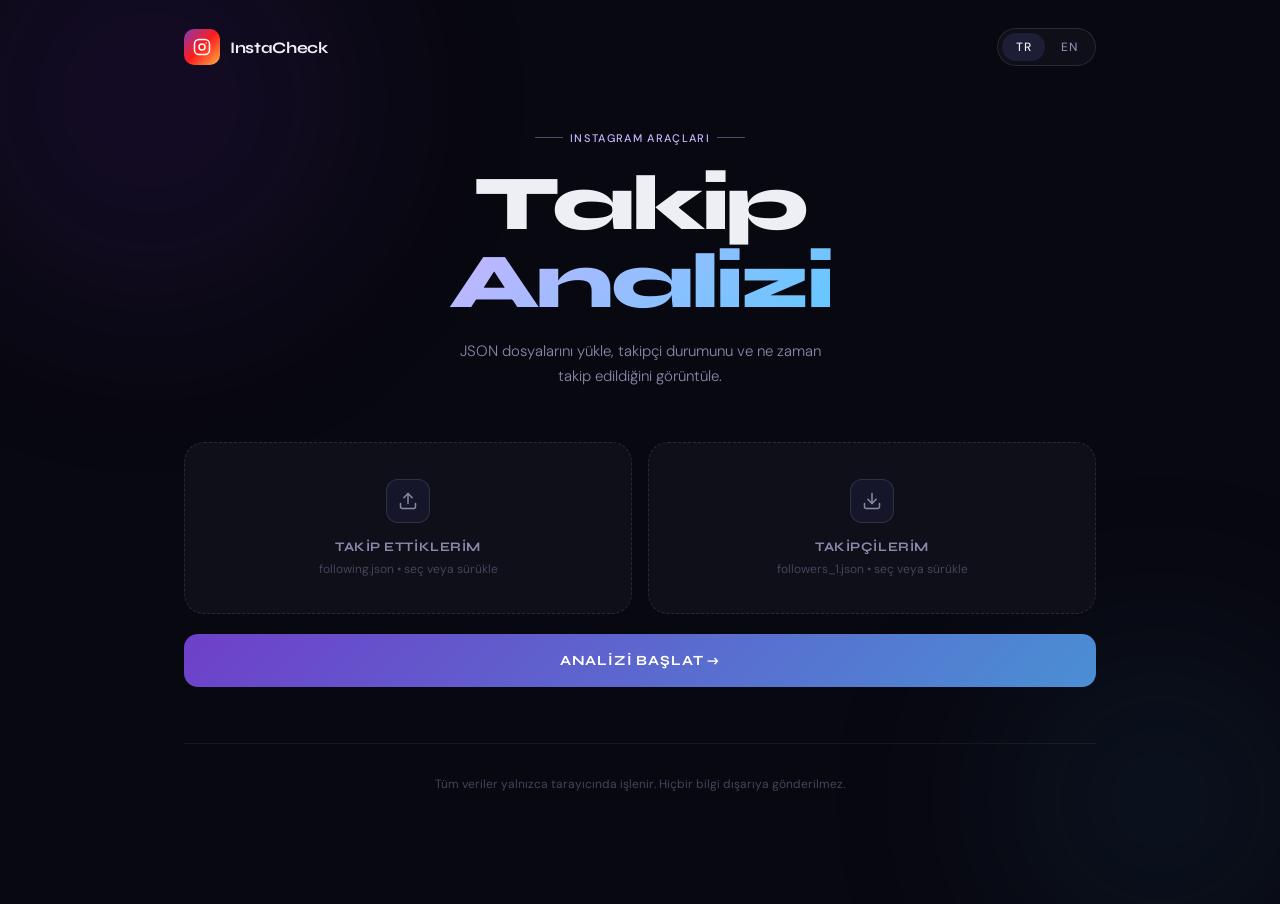
==== index.html @ 4ffe2368 "Rename main.html to index.html" ====
<!DOCTYPE html>
<html lang="tr">
<head>
  <meta charset="UTF-8">
  <meta name="viewport" content="width=device-width, initial-scale=1.0">
  <title>Instagram Follow Analyzer</title>
  <link rel="stylesheet" href="style.css">
</head>
<body>

<!-- Background orbs -->
<div class="bg-orb bg-orb-1"></div>
<div class="bg-orb bg-orb-2"></div>

<div id="app">

  <!-- ── HEADER ──────────────────────────────────────────── -->
  <header>
    <div class="logo">
      <div class="logo-icon">
        <svg viewBox="0 0 24 24" xmlns="http://www.w3.org/2000/svg">
          <rect x="2" y="2" width="20" height="20" rx="6" ry="6"/>
          <circle cx="12" cy="12" r="4"/>
          <circle cx="17.5" cy="6.5" r="1" fill="#fff" stroke="none"/>
        </svg>
      </div>
      <span class="logo-text">InstaCheck</span>
    </div>

    <div class="lang-toggle">
      <button class="lang-btn active" data-lang="tr" onclick="setLang('tr')">TR</button>
      <button class="lang-btn" data-lang="en" onclick="setLang('en')">EN</button>
    </div>
  </header>

  <!-- ── HERO ────────────────────────────────────────────── -->
  <div class="hero">
    <div class="hero-eyebrow" id="heroEyebrow">Instagram Araçları</div>
    <h1>
      <span id="heroTitle1">Takip</span><br>
      <em id="heroTitle2">Analizi</em>
    </h1>
    <p class="hero-sub" id="heroSub">
      JSON dosyalarını yükle, takipçi durumunu ve ne zaman takip edildiğini görüntüle.
    </p>
  </div>

  <!-- ── UPLOAD ───────────────────────────────────────────── -->
  <div class="upload-grid">

    <div class="drop-zone" id="dropFollowing">
      <input type="file" id="fileFollowing" accept=".json"
             onchange="handleFile('following', this)">
      <div class="drop-icon">
        <svg viewBox="0 0 24 24">
          <path d="M21 15v4a2 2 0 0 1-2 2H5a2 2 0 0 1-2-2v-4"/>
          <polyline points="17 8 12 3 7 8"/>
          <line x1="12" y1="3" x2="12" y2="15"/>
        </svg>
      </div>
      <div class="drop-label" id="dropLabelFollowing">Takip Ettiklerim</div>
      <div class="drop-hint" id="dropHintFollowing">following.json • seç veya sürükle</div>
      <div class="drop-filename" id="nameFollowing"></div>
    </div>

    <div class="drop-zone" id="dropFollowers">
      <input type="file" id="fileFollowers" accept=".json"
             onchange="handleFile('followers', this)">
      <div class="drop-icon">
        <svg viewBox="0 0 24 24">
          <path d="M21 15v4a2 2 0 0 1-2 2H5a2 2 0 0 1-2-2v-4"/>
          <polyline points="7 10 12 15 17 10"/>
          <line x1="12" y1="15" x2="12" y2="3"/>
        </svg>
      </div>
      <div class="drop-label" id="dropLabelFollowers">Takipçilerim</div>
      <div class="drop-hint" id="dropHintFollowers">followers_1.json • seç veya sürükle</div>
      <div class="drop-filename" id="nameFollowers"></div>
    </div>

  </div>

  <div class="error-box" id="errorBox"></div>

  <button class="btn-analyze" id="analyzeBtn" onclick="analyze()">
    Analizi Başlat →
  </button>

  <!-- ── LOADING ───────────────────────────────────────────── -->
  <div class="loading-state" id="loadingState">
    <div class="spinner"></div>
    <span id="loadingText">Analiz ediliyor...</span>
  </div>

  <!-- ── RESULTS ───────────────────────────────────────────── -->
  <section id="resultsSection">

    <!-- Stats -->
    <div class="stats-row">
      <div class="stat-card fade-up">
        <div class="stat-num purple" id="statFollowing">0</div>
        <div class="stat-label" id="labelFollowing">Takip Edilen</div>
      </div>
      <div class="stat-card fade-up">
        <div class="stat-num purple" id="statFollowers">0</div>
        <div class="stat-label" id="labelFollowers">Takipçi</div>
      </div>
      <div class="stat-card fade-up">
        <div class="stat-num red" id="statGhost">0</div>
        <div class="stat-label" id="labelGhost">Geri Takip Etmeyen</div>
      </div>
      <div class="stat-card fade-up">
        <div class="stat-num blue" id="statFans">0</div>
        <div class="stat-label" id="labelFans">Karşılıksız Hayran</div>
      </div>
    </div>

    <!-- Panels -->
    <div class="panels-grid">

      <!-- Not following back -->
      <div class="panel fade-up">
        <div class="panel-head">
          <div class="panel-meta">
            <div class="panel-pill pill-red" id="pillRed">Takip Etmiyorlar</div>
            <div class="panel-title" id="titleRed">
              Ben takip ediyorum<br>ama beni etmiyor
            </div>
          </div>
          <div class="panel-big-count count-red" id="unfollowerCount">0</div>
        </div>
        <div class="panel-search">
          <svg viewBox="0 0 20 20" stroke-linecap="round"><circle cx="9" cy="9" r="6"/><path d="M14 14l4 4"/></svg>
          <input type="text" placeholder="Ara..."
                 oninput="filterList('unfollowersList', this.value, rawUnfollowers, AV_RED)">
        </div>
        <ul class="user-list" id="unfollowersList"></ul>
      </div>

      <!-- Unreturned fans -->
      <div class="panel fade-up">
        <div class="panel-head">
          <div class="panel-meta">
            <div class="panel-pill pill-blue" id="pillBlue">Karşılıksız Takip</div>
            <div class="panel-title" id="titleBlue">
              O takip ediyor<br>ama ben etmiyorum
            </div>
          </div>
          <div class="panel-big-count count-blue" id="fanCount">0</div>
        </div>
        <div class="panel-search">
          <svg viewBox="0 0 20 20" stroke-linecap="round"><circle cx="9" cy="9" r="6"/><path d="M14 14l4 4"/></svg>
          <input type="text" placeholder="Ara..."
                 oninput="filterList('fansList', this.value, rawFans, AV_BLUE)">
        </div>
        <ul class="user-list" id="fansList"></ul>
      </div>

    </div>
  </section>

  <!-- ── FOOTER ────────────────────────────────────────────── -->
  <footer>
    <span id="footerPrivacy">
      Tüm veriler yalnızca tarayıcında işlenir. Hiçbir bilgi dışarıya gönderilmez.
    </span>
  </footer>

</div>

<script src="app.js"></script>
</body>
</html>
---- style.css ----
@import url('https://fonts.googleapis.com/css2?family=Syne:wght@400;600;700;800&family=DM+Sans:ital,wght@0,300;0,400;0,500;1,300&display=swap');

*, *::before, *::after {
  box-sizing: border-box;
  margin: 0;
  padding: 0;
}

:root {
  --bg:           #080810;
  --surface:      #0f0f1a;
  --surface2:     #16162a;
  --surface3:     #1d1d35;
  --border:       rgba(255,255,255,0.06);
  --border-md:    rgba(255,255,255,0.11);
  --border-hi:    rgba(255,255,255,0.20);
  --accent:       #c8b4ff;
  --accent-glow:  rgba(200,180,255,0.15);
  --accent-dim:   rgba(200,180,255,0.08);
  --red:          #ff6b8a;
  --red-dim:      rgba(255,107,138,0.10);
  --red-glow:     rgba(255,107,138,0.20);
  --blue:         #60c8ff;
  --blue-dim:     rgba(96,200,255,0.10);
  --text:         #eeeef5;
  --text-muted:   #8888aa;
  --text-dim:     #44445a;
  --radius-lg:    20px;
  --radius-md:    14px;
  --radius-sm:    10px;
  --radius-xs:    7px;
}

html { scroll-behavior: smooth; }

body {
  font-family: 'DM Sans', sans-serif;
  background: var(--bg);
  color: var(--text);
  min-height: 100vh;
  overflow-x: hidden;
}

/* ─── BACKGROUND ORBS ─────────────────────────────────────── */
.bg-orb {
  position: fixed;
  border-radius: 50%;
  pointer-events: none;
  z-index: 0;
  filter: blur(80px);
  opacity: 0.25;
}
.bg-orb-1 {
  width: 500px; height: 500px;
  background: radial-gradient(circle, #4a2080, transparent);
  top: -150px; left: -100px;
}
.bg-orb-2 {
  width: 400px; height: 400px;
  background: radial-gradient(circle, #1a4060, transparent);
  bottom: -100px; right: -80px;
}

/* ─── LAYOUT ──────────────────────────────────────────────── */
#app {
  position: relative;
  z-index: 1;
  max-width: 960px;
  margin: 0 auto;
  padding: 0 24px 80px;
}

/* ─── HEADER ──────────────────────────────────────────────── */
header {
  display: flex;
  align-items: center;
  justify-content: space-between;
  padding: 28px 0 0;
  margin-bottom: 56px;
}

.logo {
  display: flex;
  align-items: center;
  gap: 10px;
}

.logo-icon {
  width: 36px; height: 36px;
  border-radius: 10px;
  background: linear-gradient(135deg, #833ab4, #fd1d1d, #fcb045);
  display: flex;
  align-items: center;
  justify-content: center;
  flex-shrink: 0;
}

.logo-icon svg {
  width: 18px; height: 18px;
  fill: none;
  stroke: #fff;
  stroke-width: 2;
  stroke-linecap: round;
  stroke-linejoin: round;
}

.logo-text {
  font-family: 'Syne', sans-serif;
  font-size: 16px;
  font-weight: 700;
  color: var(--text);
  letter-spacing: -0.02em;
}

.lang-toggle {
  display: flex;
  background: var(--surface);
  border: 1px solid var(--border-md);
  border-radius: 40px;
  padding: 4px;
  gap: 2px;
}

.lang-btn {
  padding: 6px 14px;
  border: none;
  background: transparent;
  border-radius: 30px;
  font-family: 'DM Sans', sans-serif;
  font-size: 12px;
  font-weight: 500;
  color: var(--text-muted);
  cursor: pointer;
  letter-spacing: 0.04em;
  transition: all 0.2s ease;
}

.lang-btn.active {
  background: var(--surface3);
  color: var(--text);
}

.lang-btn:hover:not(.active) { color: var(--text); }

/* ─── HERO ────────────────────────────────────────────────── */
.hero {
  text-align: center;
  margin-bottom: 52px;
}

.hero-eyebrow {
  display: inline-flex;
  align-items: center;
  gap: 7px;
  font-size: 11px;
  font-weight: 500;
  letter-spacing: 0.12em;
  text-transform: uppercase;
  color: var(--accent);
  margin-bottom: 20px;
}

.hero-eyebrow::before,
.hero-eyebrow::after {
  content: '';
  display: block;
  width: 28px; height: 1px;
  background: var(--accent);
  opacity: 0.4;
}

.hero h1 {
  font-family: 'Syne', sans-serif;
  font-size: clamp(40px, 7vw, 78px);
  font-weight: 800;
  line-height: 1.0;
  letter-spacing: -0.04em;
  color: var(--text);
  margin-bottom: 18px;
}

.hero h1 em {
  font-style: normal;
  background: linear-gradient(135deg, #c8b4ff, #60c8ff);
  -webkit-background-clip: text;
  -webkit-text-fill-color: transparent;
  background-clip: text;
}

.hero-sub {
  font-size: 15px;
  font-weight: 300;
  color: var(--text-muted);
  max-width: 380px;
  margin: 0 auto;
  line-height: 1.7;
}

/* ─── UPLOAD ──────────────────────────────────────────────── */
.upload-grid {
  display: grid;
  grid-template-columns: 1fr 1fr;
  gap: 16px;
  margin-bottom: 20px;
}

@media (max-width: 580px) {
  .upload-grid { grid-template-columns: 1fr; }
}

.drop-zone {
  position: relative;
  background: var(--surface);
  border: 1.5px dashed var(--border-md);
  border-radius: var(--radius-lg);
  padding: 36px 24px;
  text-align: center;
  cursor: pointer;
  transition: all 0.25s ease;
  overflow: hidden;
}

.drop-zone::before {
  content: '';
  position: absolute;
  inset: 0;
  background: radial-gradient(circle at 50% 0%, var(--accent-glow), transparent 70%);
  opacity: 0;
  transition: opacity 0.3s ease;
}

.drop-zone:hover { border-color: var(--border-hi); }
.drop-zone:hover::before { opacity: 1; }

.drop-zone.drag-over {
  border-color: var(--accent);
  background: var(--accent-dim);
}

.drop-zone.drag-over::before { opacity: 1; }

.drop-zone.loaded {
  border-style: solid;
  border-color: rgba(200,180,255,0.35);
}

.drop-zone.loaded::before { opacity: 1; }

.drop-zone input[type="file"] {
  position: absolute;
  inset: 0;
  opacity: 0;
  cursor: pointer;
  width: 100%; height: 100%;
  z-index: 2;
}

.drop-icon {
  width: 44px; height: 44px;
  border-radius: 12px;
  background: var(--surface2);
  border: 1px solid var(--border-md);
  display: flex;
  align-items: center;
  justify-content: center;
  margin: 0 auto 16px;
  transition: transform 0.25s ease;
  position: relative;
  z-index: 1;
}

.drop-icon svg {
  width: 20px; height: 20px;
  stroke: var(--text-muted);
  fill: none;
  stroke-width: 1.8;
  stroke-linecap: round;
  stroke-linejoin: round;
  transition: stroke 0.2s;
}

.drop-zone:hover .drop-icon { transform: translateY(-3px); }
.drop-zone:hover .drop-icon svg { stroke: var(--accent); }
.drop-zone.loaded .drop-icon svg { stroke: var(--accent); }

.drop-label {
  font-family: 'Syne', sans-serif;
  font-size: 13px;
  font-weight: 700;
  letter-spacing: 0.04em;
  text-transform: uppercase;
  color: var(--text-muted);
  margin-bottom: 6px;
  position: relative;
  z-index: 1;
  transition: color 0.2s;
}

.drop-zone.loaded .drop-label { color: var(--accent); }

.drop-hint {
  font-size: 12px;
  color: var(--text-dim);
  position: relative;
  z-index: 1;
}

.drop-filename {
  font-size: 12px;
  color: var(--accent);
  font-weight: 500;
  display: none;
  position: relative;
  z-index: 1;
  margin-top: 4px;
}

.drop-zone.loaded .drop-filename { display: block; }
.drop-zone.loaded .drop-hint { display: none; }

/* ─── ERROR ───────────────────────────────────────────────── */
.error-box {
  display: none;
  background: var(--red-dim);
  border: 1px solid rgba(255,107,138,0.3);
  border-radius: var(--radius-sm);
  padding: 14px 18px;
  font-size: 13px;
  color: var(--red);
  margin-bottom: 16px;
}

/* ─── ANALYZE BUTTON ──────────────────────────────────────── */
.btn-analyze {
  display: block;
  width: 100%;
  padding: 18px 24px;
  background: linear-gradient(135deg, #6e40c9, #4a8fd4);
  color: #fff;
  border: none;
  border-radius: var(--radius-md);
  font-family: 'Syne', sans-serif;
  font-size: 14px;
  font-weight: 700;
  letter-spacing: 0.06em;
  text-transform: uppercase;
  cursor: pointer;
  transition: all 0.25s ease;
  position: relative;
  overflow: hidden;
  margin-bottom: 56px;
}

.btn-analyze::after {
  content: '';
  position: absolute;
  inset: 0;
  background: linear-gradient(135deg, rgba(255,255,255,0.12), transparent);
  opacity: 0;
  transition: opacity 0.2s;
}

.btn-analyze:hover {
  transform: translateY(-2px);
  box-shadow: 0 16px 48px rgba(110,64,201,0.4);
}

.btn-analyze:hover::after { opacity: 1; }
.btn-analyze:active { transform: translateY(0); }

.btn-analyze:disabled {
  opacity: 0.4;
  cursor: not-allowed;
  transform: none;
  box-shadow: none;
}

/* ─── LOADING ─────────────────────────────────────────────── */
.loading-state {
  display: none;
  text-align: center;
  padding: 48px;
  color: var(--text-muted);
  font-size: 14px;
}

.spinner {
  width: 28px; height: 28px;
  border: 2px solid var(--border-md);
  border-top-color: var(--accent);
  border-radius: 50%;
  animation: spin 0.75s linear infinite;
  margin: 0 auto 16px;
}

@keyframes spin { to { transform: rotate(360deg); } }

/* ─── STATS ───────────────────────────────────────────────── */
.stats-row {
  display: grid;
  grid-template-columns: repeat(4, 1fr);
  gap: 12px;
  margin-bottom: 32px;
}

@media (max-width: 620px) {
  .stats-row { grid-template-columns: 1fr 1fr; }
}

.stat-card {
  background: var(--surface);
  border: 1px solid var(--border);
  border-radius: var(--radius-md);
  padding: 20px 16px;
  text-align: center;
  transition: border-color 0.2s, transform 0.2s;
}

.stat-card:hover {
  border-color: var(--border-md);
  transform: translateY(-2px);
}

.stat-num {
  font-family: 'Syne', sans-serif;
  font-size: 32px;
  font-weight: 800;
  line-height: 1;
  margin-bottom: 7px;
}

.stat-num.purple { color: var(--accent); }
.stat-num.red    { color: var(--red); }
.stat-num.blue   { color: var(--blue); }
.stat-num.green  { color: #5effa0; }

.stat-label {
  font-size: 10px;
  color: var(--text-dim);
  text-transform: uppercase;
  letter-spacing: 0.08em;
  font-weight: 500;
  line-height: 1.4;
}

/* ─── RESULT PANELS ───────────────────────────────────────── */
.panels-grid {
  display: grid;
  grid-template-columns: 1fr 1fr;
  gap: 20px;
}

@media (max-width: 680px) {
  .panels-grid { grid-template-columns: 1fr; }
}

.panel {
  background: var(--surface);
  border: 1px solid var(--border);
  border-radius: var(--radius-lg);
  overflow: hidden;
  display: flex;
  flex-direction: column;
  transition: border-color 0.2s;
}

.panel:hover { border-color: var(--border-md); }

.panel-head {
  padding: 20px 20px 16px;
  border-bottom: 1px solid var(--border);
  display: flex;
  align-items: flex-start;
  justify-content: space-between;
  gap: 12px;
  flex-shrink: 0;
}

.panel-pill {
  display: inline-block;
  font-size: 10px;
  font-weight: 600;
  letter-spacing: 0.09em;
  text-transform: uppercase;
  padding: 3px 10px;
  border-radius: 20px;
  margin-bottom: 9px;
}

.pill-red  { background: var(--red-dim);  color: var(--red); }
.pill-blue { background: var(--blue-dim); color: var(--blue); }

.panel-title {
  font-family: 'Syne', sans-serif;
  font-size: 13px;
  font-weight: 700;
  color: var(--text);
  line-height: 1.4;
}

.panel-big-count {
  font-family: 'Syne', sans-serif;
  font-size: 36px;
  font-weight: 800;
  line-height: 1;
  flex-shrink: 0;
}

.count-red  { color: var(--red); }
.count-blue { color: var(--blue); }

/* ─── SEARCH ──────────────────────────────────────────────── */
.panel-search {
  padding: 10px 14px;
  border-bottom: 1px solid var(--border);
  position: relative;
  flex-shrink: 0;
}

.panel-search svg {
  position: absolute;
  left: 26px;
  top: 50%;
  transform: translateY(-50%);
  width: 13px; height: 13px;
  stroke: var(--text-dim);
  fill: none;
  stroke-width: 2;
  pointer-events: none;
}

.panel-search input {
  width: 100%;
  background: var(--surface2);
  border: 1px solid var(--border);
  border-radius: var(--radius-xs);
  padding: 8px 10px 8px 32px;
  font-family: 'DM Sans', sans-serif;
  font-size: 12px;
  color: var(--text);
  outline: none;
  transition: border-color 0.2s;
}

.panel-search input:focus { border-color: var(--border-hi); }
.panel-search input::placeholder { color: var(--text-dim); }

/* ─── USER LIST ───────────────────────────────────────────── */
.user-list {
  list-style: none;
  overflow-y: auto;
  max-height: 440px;
  flex: 1;
  scrollbar-width: thin;
  scrollbar-color: var(--surface3) transparent;
}

.user-list::-webkit-scrollbar { width: 3px; }
.user-list::-webkit-scrollbar-track { background: transparent; }
.user-list::-webkit-scrollbar-thumb {
  background: var(--surface3);
  border-radius: 2px;
}

.user-item {
  display: flex;
  align-items: center;
  gap: 10px;
  padding: 10px 16px;
  border-bottom: 1px solid var(--border);
  transition: background 0.15s;
}

.user-item:last-child { border-bottom: none; }
.user-item:hover { background: var(--surface2); }

.user-av {
  width: 30px; height: 30px;
  border-radius: 50%;
  display: flex;
  align-items: center;
  justify-content: center;
  font-family: 'Syne', sans-serif;
  font-size: 11px;
  font-weight: 700;
  color: rgba(255,255,255,0.75);
  flex-shrink: 0;
  text-transform: uppercase;
}

.user-info {
  flex: 1;
  min-width: 0;
}

.user-link {
  display: block;
  font-size: 13px;
  font-weight: 500;
  color: var(--text);
  text-decoration: none;
  white-space: nowrap;
  overflow: hidden;
  text-overflow: ellipsis;
  transition: color 0.15s;
}

.user-link:hover { color: var(--accent); }

.user-date {
  font-size: 11px;
  color: var(--text-dim);
  margin-top: 1px;
}

.ext-icon {
  width: 13px; height: 13px;
  stroke: var(--text-dim);
  fill: none;
  stroke-width: 1.8;
  stroke-linecap: round;
  flex-shrink: 0;
  transition: stroke 0.15s;
}

.user-item:hover .ext-icon { stroke: var(--accent); }

.list-empty {
  padding: 44px 20px;
  text-align: center;
  font-size: 13px;
  color: var(--text-dim);
}

/* ─── RESULTS WRAPPER ─────────────────────────────────────── */
#resultsSection { display: none; }

/* ─── FOOTER ──────────────────────────────────────────────── */
footer {
  text-align: center;
  padding: 32px 0;
  font-size: 12px;
  color: var(--text-dim);
  border-top: 1px solid var(--border);
  margin-top: 20px;
}

/* ─── ANIMATIONS ──────────────────────────────────────────── */
.fade-up {
  opacity: 0;
  transform: translateY(16px);
  animation: fadeUp 0.4s ease forwards;
}

@keyframes fadeUp {
  to { opacity: 1; transform: translateY(0); }
}

.fade-up:nth-child(1) { animation-delay: 0.05s; }
.fade-up:nth-child(2) { animation-delay: 0.10s; }
.fade-up:nth-child(3) { animation-delay: 0.15s; }
.fade-up:nth-child(4) { animation-delay: 0.20s; }
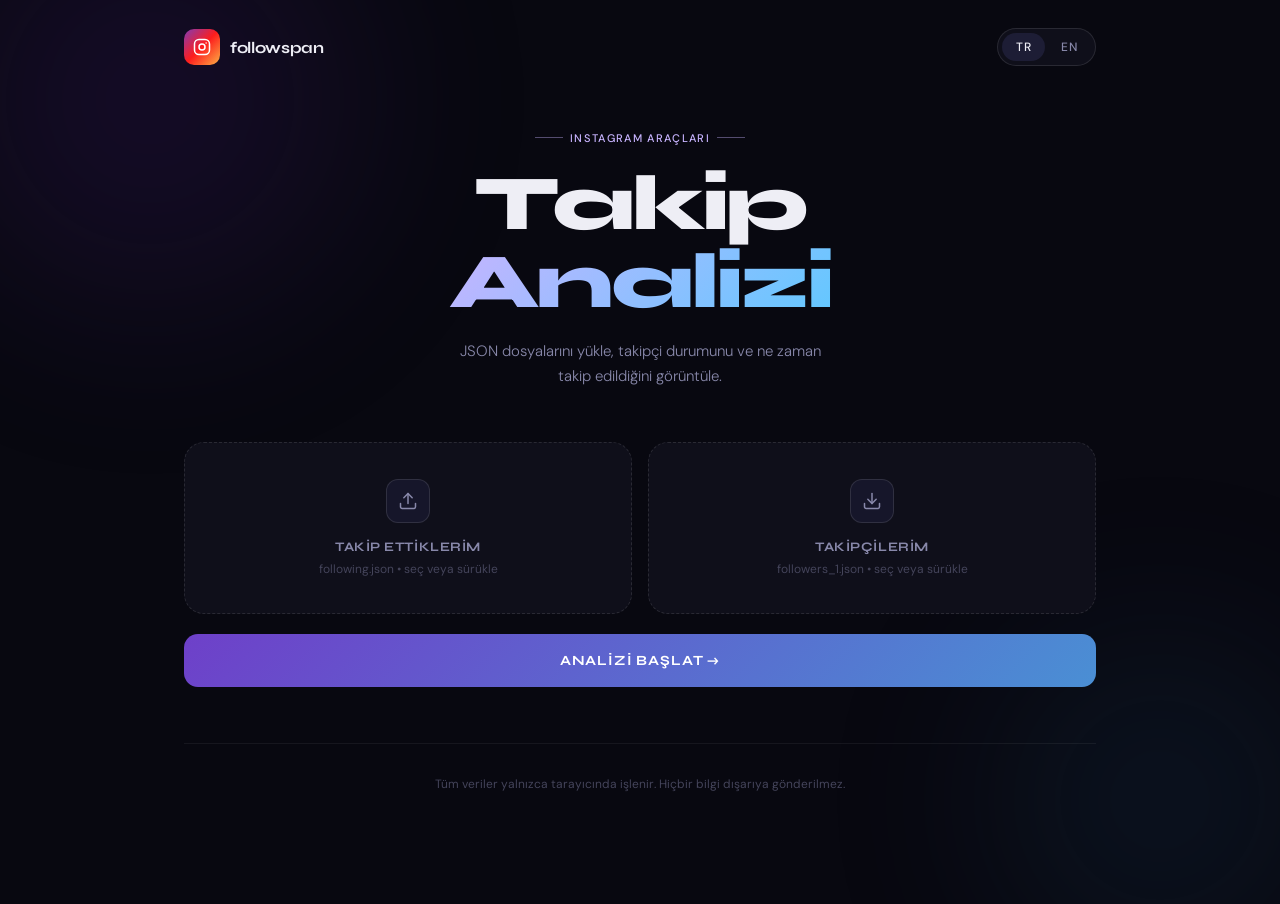
==== commit df8b51ee: "Update index.html" ====
--- a/index.html
+++ b/index.html
@@ -24,7 +24,7 @@
           <circle cx="17.5" cy="6.5" r="1" fill="#fff" stroke="none"/>
         </svg>
       </div>
-      <span class="logo-text">InstaCheck</span>
+      <span class="logo-text">followspan</span>
     </div>
 
     <div class="lang-toggle">
